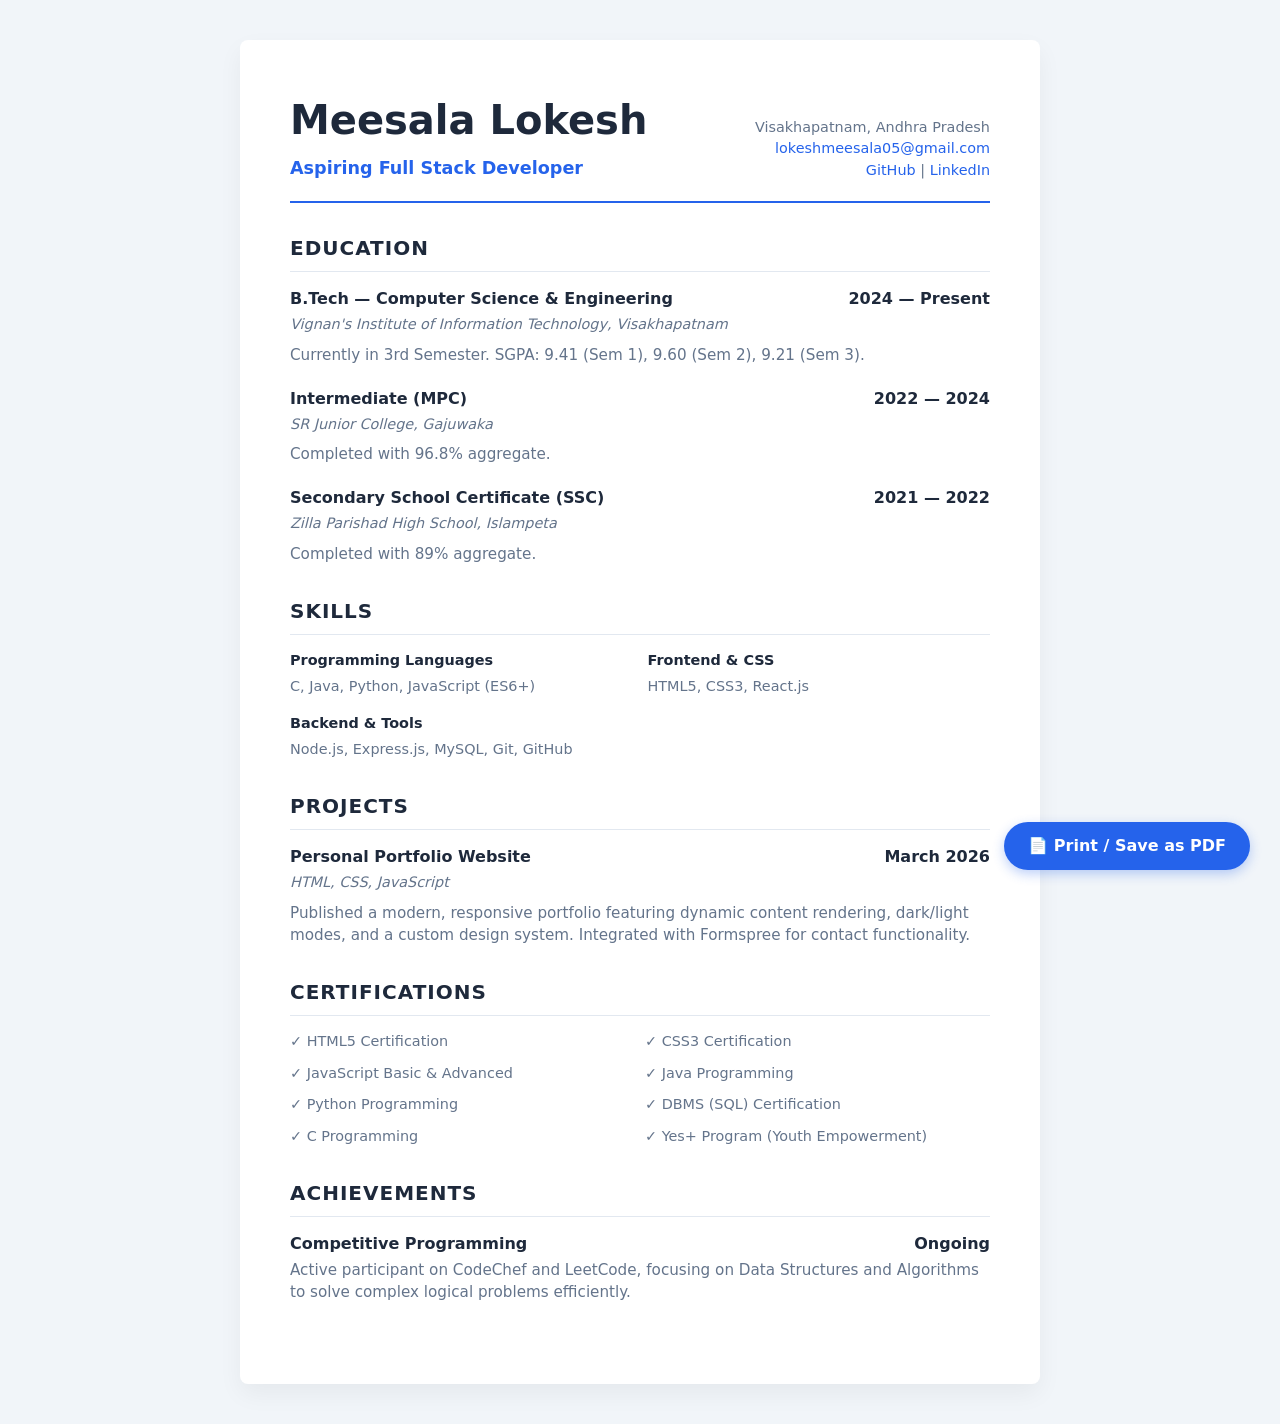
==== resume.html @ 5ba21e3f "Add files via upload" ====
<!DOCTYPE html>
<html lang="en">
<head>
  <meta charset="UTF-8">
  <meta name="viewport" content="width=device-width, initial-scale=1.0">
  <title>Resume — Meesala Lokesh</title>
  <style>
    :root {
      --primary: #2563eb;
      --text: #1e293b;
      --text-light: #64748b;
      --border: #e2e8f0;
    }
    * { box-sizing: border-box; margin: 0; padding: 0; }
    body {
      font-family: 'Inter', system-ui, -apple-system, sans-serif;
      color: var(--text);
      line-height: 1.5;
      padding: 40px;
      background: #f1f5f9;
    }
    .page {
      max-width: 800px;
      margin: 0 auto;
      background: #fff;
      padding: 50px;
      box-shadow: 0 10px 25px rgba(0,0,0,0.05);
      border-radius: 8px;
    }
    header {
      border-bottom: 2px solid var(--primary);
      padding-bottom: 20px;
      margin-bottom: 30px;
      display: flex;
      justify-content: space-between;
      align-items: flex-end;
    }
    h1 { font-size: 2.5rem; color: var(--text); margin-bottom: 5px; }
    .subtitle { font-size: 1.1rem; color: var(--primary); font-weight: 600; }
    .contact-info { text-align: right; font-size: 0.9rem; color: var(--text-light); }
    .contact-info a { color: var(--primary); text-decoration: none; }
    
    section { margin-bottom: 30px; }
    h2 { 
      font-size: 1.25rem; 
      text-transform: uppercase; 
      letter-spacing: 1px; 
      color: var(--text); 
      border-bottom: 1px solid var(--border);
      padding-bottom: 8px;
      margin-bottom: 15px;
    }
    
    .item { margin-bottom: 20px; }
    .item-header { display: flex; justify-content: space-between; font-weight: 700; margin-bottom: 3px; }
    .item-sub { color: var(--text-light); font-size: 0.9rem; margin-bottom: 8px; font-style: italic; }
    .item p { font-size: 0.95rem; color: var(--text-light); }
    
    .skills-grid {
      display: grid;
      grid-template-columns: repeat(2, 1fr);
      gap: 15px;
    }
    .skill-cat strong { font-size: 0.9rem; display: block; margin-bottom: 5px; color: var(--text); }
    .skill-list { font-size: 0.9rem; color: var(--text-light); }

    .cert-grid {
      display: grid;
      grid-template-columns: repeat(2, 1fr);
      gap: 10px;
      font-size: 0.9rem;
    }
    .cert-item { display: flex; align-items: center; gap: 8px; color: var(--text-light); }

    .print-btn {
      position: fixed;
      bottom: 30px;
      right: 30px;
      background: var(--primary);
      color: #fff;
      padding: 12px 24px;
      border-radius: 50px;
      font-weight: 600;
      box-shadow: 0 4px 12px rgba(37,99,235,0.3);
      text-decoration: none;
      display: flex;
      align-items: center;
      gap: 8px;
      z-index: 100;
      cursor: pointer;
    }

    @media print {
      body { background: #fff; padding: 0; }
      .page { box-shadow: none; padding: 0; max-width: 100%; }
      .print-btn { display: none; }
    }
  </style>
</head>
<body>

  <div class="page">
    <header>
      <div>
        <h1>Meesala Lokesh</h1>
        <div class="subtitle">Aspiring Full Stack Developer</div>
      </div>
      <div class="contact-info">
        <p>Visakhapatnam, Andhra Pradesh</p>
        <p><a href="mailto:lokeshmeesala05@gmail.com">lokeshmeesala05@gmail.com</a></p>
        <p><a href="https://github.com/lokeshmeesala05-commits">GitHub</a> | <a href="https://www.linkedin.com/in/lokesh-meesala-612766330">LinkedIn</a></p>
      </div>
    </header>

    <section>
      <h2>Education</h2>
      <div class="item">
        <div class="item-header">
          <span>B.Tech — Computer Science & Engineering</span>
          <span>2024 — Present</span>
        </div>
        <div class="item-sub">Vignan's Institute of Information Technology, Visakhapatnam</div>
        <p>Currently in 3rd Semester. SGPA: 9.41 (Sem 1), 9.60 (Sem 2), 9.21 (Sem 3).</p>
      </div>
      <div class="item">
        <div class="item-header">
          <span>Intermediate (MPC)</span>
          <span>2022 — 2024</span>
        </div>
        <div class="item-sub">SR Junior College, Gajuwaka</div>
        <p>Completed with 96.8% aggregate.</p>
      </div>
      <div class="item">
        <div class="item-header">
          <span>Secondary School Certificate (SSC)</span>
          <span>2021 — 2022</span>
        </div>
        <div class="item-sub">Zilla Parishad High School, Islampeta</div>
        <p>Completed with 89% aggregate.</p>
      </div>
    </section>

    <section>
      <h2>Skills</h2>
      <div class="skills-grid">
        <div class="skill-cat">
          <strong>Programming Languages</strong>
          <div class="skill-list">C, Java, Python, JavaScript (ES6+)</div>
        </div>
        <div class="skill-cat">
          <strong>Frontend & CSS</strong>
          <div class="skill-list">HTML5, CSS3, React.js</div>
        </div>
        <div class="skill-cat">
          <strong>Backend & Tools</strong>
          <div class="skill-list">Node.js, Express.js, MySQL, Git, GitHub</div>
        </div>
      </div>
    </section>

    <section>
      <h2>Projects</h2>
      <div class="item">
        <div class="item-header">
          <span>Personal Portfolio Website</span>
          <span>March 2026</span>
        </div>
        <div class="item-sub">HTML, CSS, JavaScript</div>
        <p>Published a modern, responsive portfolio featuring dynamic content rendering, dark/light modes, and a custom design system. Integrated with Formspree for contact functionality.</p>
      </div>
    </section>

    <section>
      <h2>Certifications</h2>
      <div class="cert-grid">
        <div class="cert-item">✓ HTML5 Certification</div>
        <div class="cert-item">✓ CSS3 Certification</div>
        <div class="cert-item">✓ JavaScript Basic & Advanced</div>
        <div class="cert-item">✓ Java Programming</div>
        <div class="cert-item">✓ Python Programming</div>
        <div class="cert-item">✓ DBMS (SQL) Certification</div>
        <div class="cert-item">✓ C Programming</div>
        <div class="cert-item">✓ Yes+ Program (Youth Empowerment)</div>
      </div>
    </section>

    <section>
      <h2>Achievements</h2>
      <div class="item">
        <div class="item-header">
          <span>Competitive Programming</span>
          <span>Ongoing</span>
        </div>
        <p>Active participant on CodeChef and LeetCode, focusing on Data Structures and Algorithms to solve complex logical problems efficiently.</p>
      </div>
    </section>
  </div>

  <div class="print-btn" onclick="window.print()">
    <span>📄 Print / Save as PDF</span>
  </div>

</body>
</html>
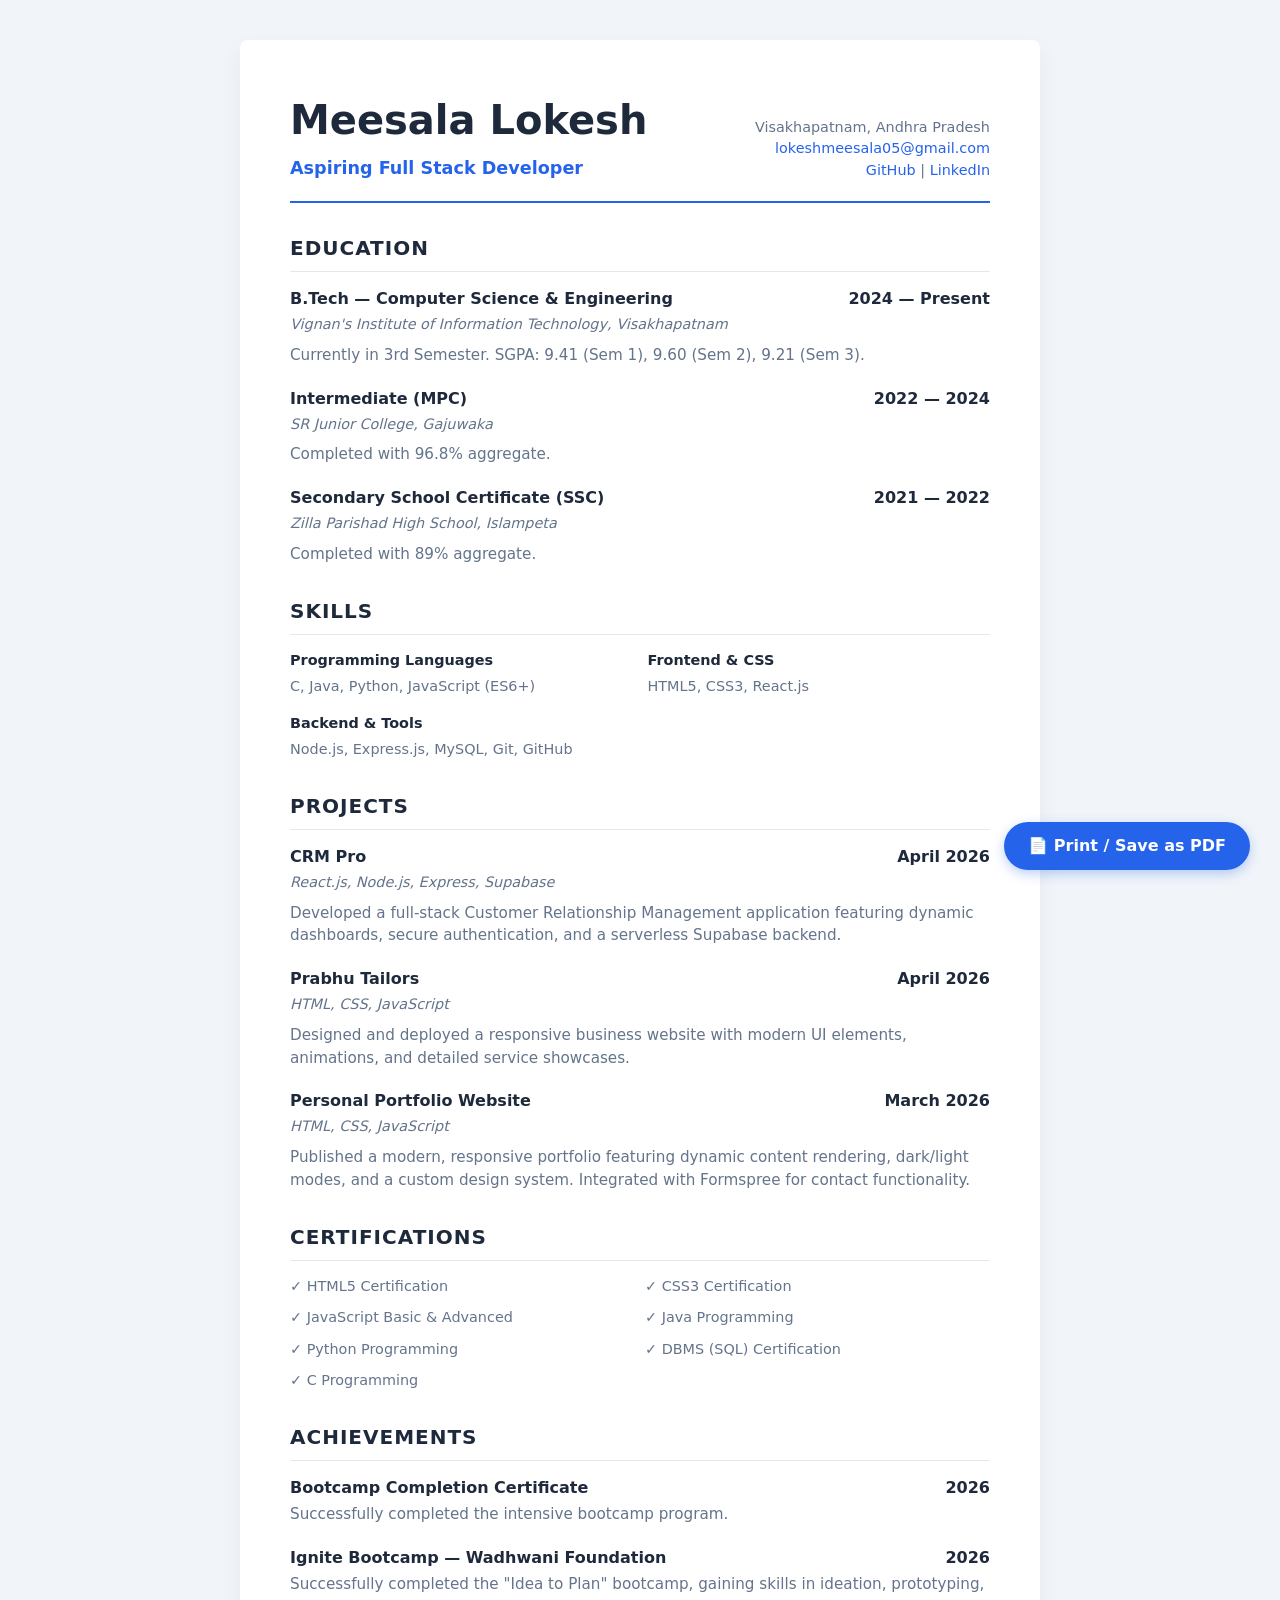
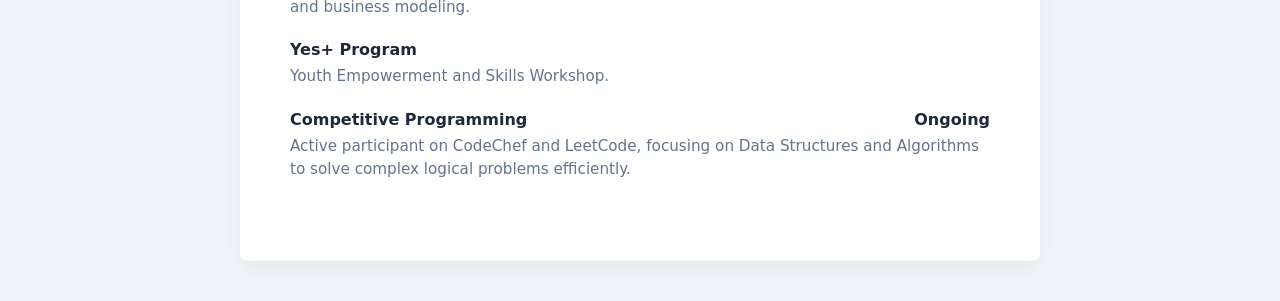
==== commit fddda9cf: "Update resume and achievements section with latest bootcamp details and certificates" ====
--- a/resume.html
+++ b/resume.html
@@ -90,6 +90,16 @@
       cursor: pointer;
     }
 
+    @media (max-width: 768px) {
+      body { padding: 20px; }
+      .page { padding: 30px; }
+      header { flex-direction: column; align-items: flex-start; gap: 15px; }
+      .contact-info { text-align: left; }
+      .item-header { flex-direction: column; gap: 5px; }
+      .skills-grid, .cert-grid { grid-template-columns: 1fr; }
+      h1 { font-size: 2rem; }
+    }
+
     @media print {
       body { background: #fff; padding: 0; }
       .page { box-shadow: none; padding: 0; max-width: 100%; }
@@ -160,6 +170,22 @@
 
     <section>
       <h2>Projects</h2>
+      <div class="item">
+        <div class="item-header">
+          <span>CRM Pro</span>
+          <span>April 2026</span>
+        </div>
+        <div class="item-sub">React.js, Node.js, Express, Supabase</div>
+        <p>Developed a full-stack Customer Relationship Management application featuring dynamic dashboards, secure authentication, and a serverless Supabase backend.</p>
+      </div>
+      <div class="item">
+        <div class="item-header">
+          <span>Prabhu Tailors</span>
+          <span>April 2026</span>
+        </div>
+        <div class="item-sub">HTML, CSS, JavaScript</div>
+        <p>Designed and deployed a responsive business website with modern UI elements, animations, and detailed service showcases.</p>
+      </div>
       <div class="item">
         <div class="item-header">
           <span>Personal Portfolio Website</span>
@@ -180,12 +206,32 @@
         <div class="cert-item">✓ Python Programming</div>
         <div class="cert-item">✓ DBMS (SQL) Certification</div>
         <div class="cert-item">✓ C Programming</div>
-        <div class="cert-item">✓ Yes+ Program (Youth Empowerment)</div>
       </div>
     </section>
 
     <section>
       <h2>Achievements</h2>
+      <div class="item">
+        <div class="item-header">
+          <span>Bootcamp Completion Certificate</span>
+          <span>2026</span>
+        </div>
+        <p>Successfully completed the intensive bootcamp program.</p>
+      </div>
+      <div class="item">
+        <div class="item-header">
+          <span>Ignite Bootcamp — Wadhwani Foundation</span>
+          <span>2026</span>
+        </div>
+        <p>Successfully completed the "Idea to Plan" bootcamp, gaining skills in ideation, prototyping, and business modeling.</p>
+      </div>
+      <div class="item">
+        <div class="item-header">
+          <span>Yes+ Program</span>
+          <span></span>
+        </div>
+        <p>Youth Empowerment and Skills Workshop.</p>
+      </div>
       <div class="item">
         <div class="item-header">
           <span>Competitive Programming</span>
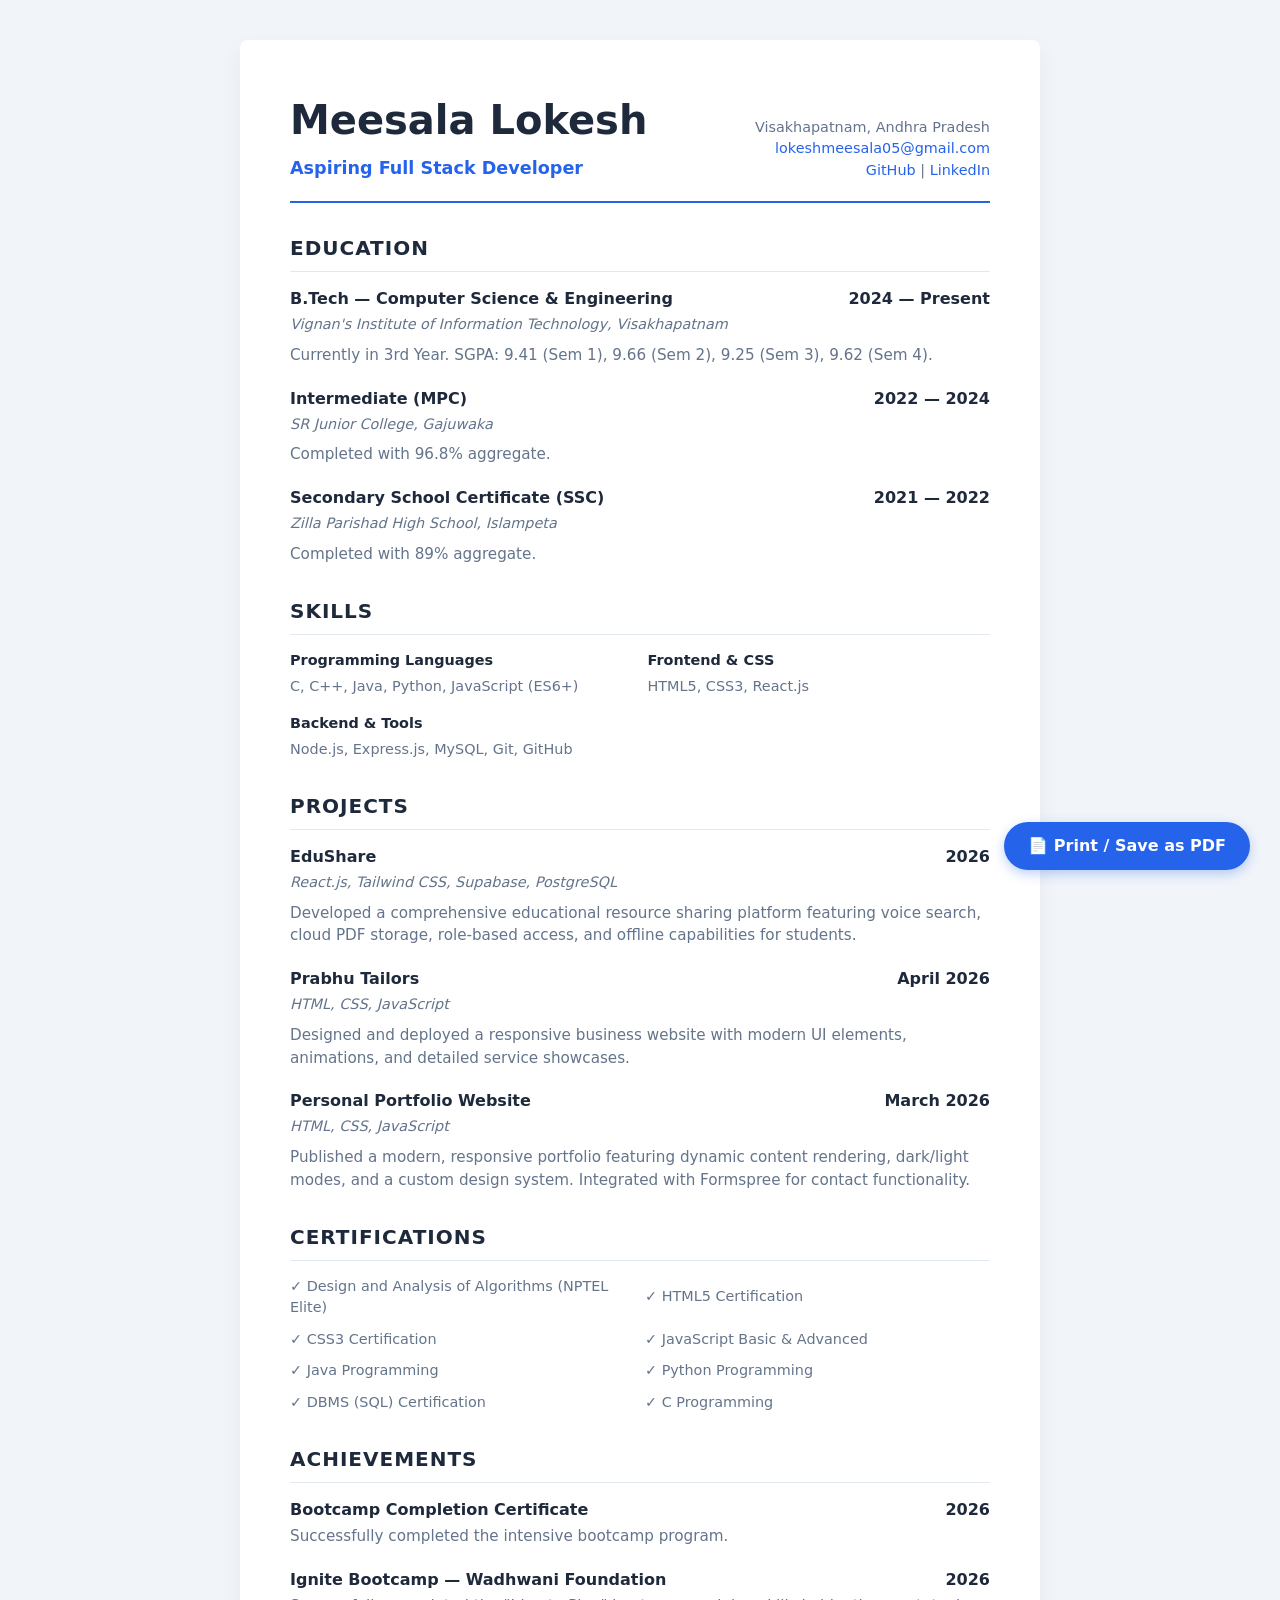
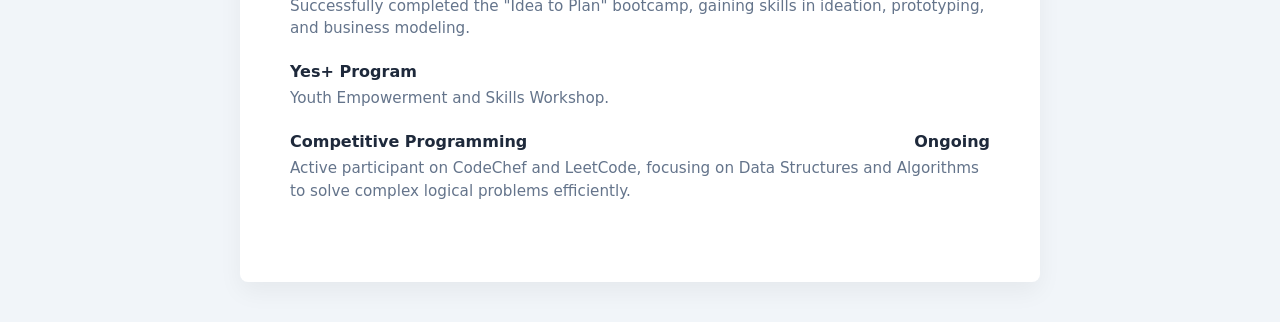
==== commit 8faaf6be: "changes done" ====
--- a/resume.html
+++ b/resume.html
@@ -130,7 +130,7 @@
           <span>2024 — Present</span>
         </div>
         <div class="item-sub">Vignan's Institute of Information Technology, Visakhapatnam</div>
-        <p>Currently in 3rd Semester. SGPA: 9.41 (Sem 1), 9.60 (Sem 2), 9.21 (Sem 3).</p>
+        <p>Currently in 3rd Year. SGPA: 9.41 (Sem 1), 9.66 (Sem 2), 9.25 (Sem 3), 9.62 (Sem 4).</p>
       </div>
       <div class="item">
         <div class="item-header">
@@ -155,7 +155,7 @@
       <div class="skills-grid">
         <div class="skill-cat">
           <strong>Programming Languages</strong>
-          <div class="skill-list">C, Java, Python, JavaScript (ES6+)</div>
+          <div class="skill-list">C, C++, Java, Python, JavaScript (ES6+)</div>
         </div>
         <div class="skill-cat">
           <strong>Frontend & CSS</strong>
@@ -172,11 +172,11 @@
       <h2>Projects</h2>
       <div class="item">
         <div class="item-header">
-          <span>CRM Pro</span>
-          <span>April 2026</span>
-        </div>
-        <div class="item-sub">React.js, Node.js, Express, Supabase</div>
-        <p>Developed a full-stack Customer Relationship Management application featuring dynamic dashboards, secure authentication, and a serverless Supabase backend.</p>
+          <span>EduShare</span>
+          <span>2026</span>
+        </div>
+        <div class="item-sub">React.js, Tailwind CSS, Supabase, PostgreSQL</div>
+        <p>Developed a comprehensive educational resource sharing platform featuring voice search, cloud PDF storage, role-based access, and offline capabilities for students.</p>
       </div>
       <div class="item">
         <div class="item-header">
@@ -199,6 +199,7 @@
     <section>
       <h2>Certifications</h2>
       <div class="cert-grid">
+        <div class="cert-item">✓ Design and Analysis of Algorithms (NPTEL Elite)</div>
         <div class="cert-item">✓ HTML5 Certification</div>
         <div class="cert-item">✓ CSS3 Certification</div>
         <div class="cert-item">✓ JavaScript Basic & Advanced</div>
